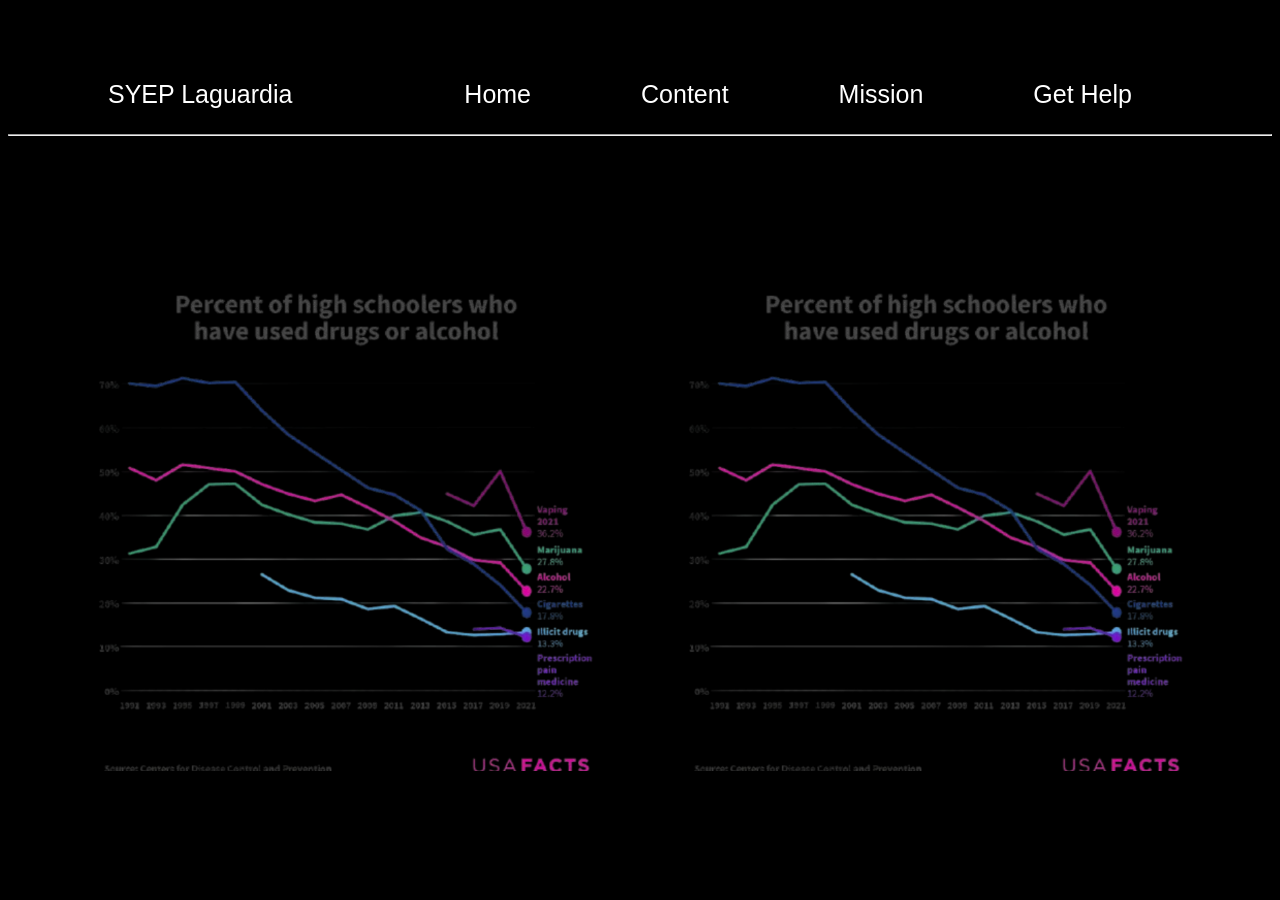
==== index.html @ 00574ac5 "first draft" ====
<!DOCTYPE html>
<html lang="en">
<head>
  <meta charset="UTF-8">
  <meta name="viewport" content="width=device-width, initial-scale=1.0">
  <link rel="stylesheet" href="styles.css">
  <title>Document</title>
</head>
<body>
  <nav>
    <li id="syep">SYEP Laguardia</li>
    <li>Home</li>
    <li>Content</li>
    <li>Mission</li>
    <li>Get Help</li>
  </nav>
  <hr>
  <div class="img">
  <img class="image" src="data.png">
  <img class="image" src="data.png">
  </div>
  
  
</body>
</html>
---- styles.css ----
body{
  color: white;
  background-color: black;
  font-size: 25px;
}

nav{
  display: flex;
  flex-direction: row;
  list-style-type: none;
  margin-top: 80px;
  padding-bottom: 15px;
  padding-right: 100px;
  padding-left: 100px;
  font-family: arial;
  gap: 70px;
}

#syep{
  margin-right: auto;
}

nav li:not(#syep){
  margin-right: 40px;

}

hr{
  margin-top: 10px; 
}


.img{
  display: flex; 
  justify-content: space-evenly;
  margin-top: 150px;
  width: auto;

}

.image{
  width: 40%;
  height: auto;

}
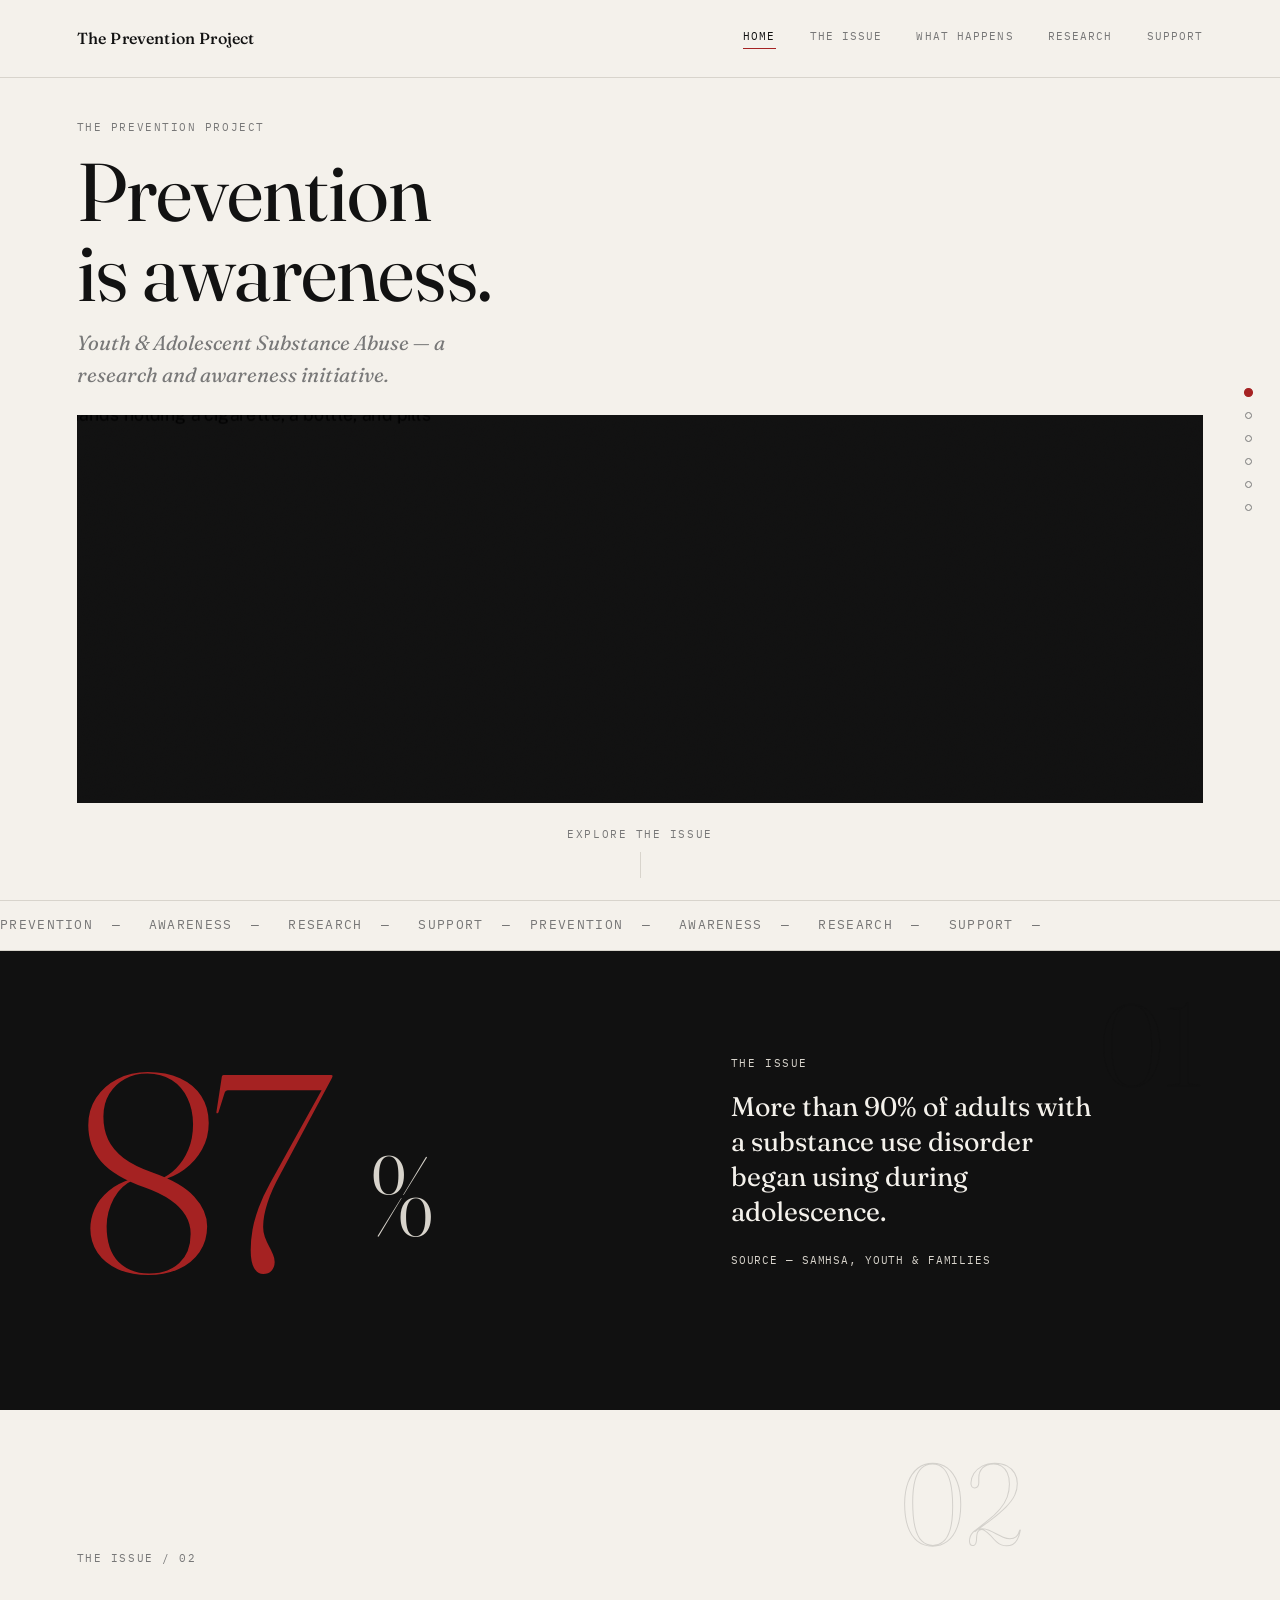
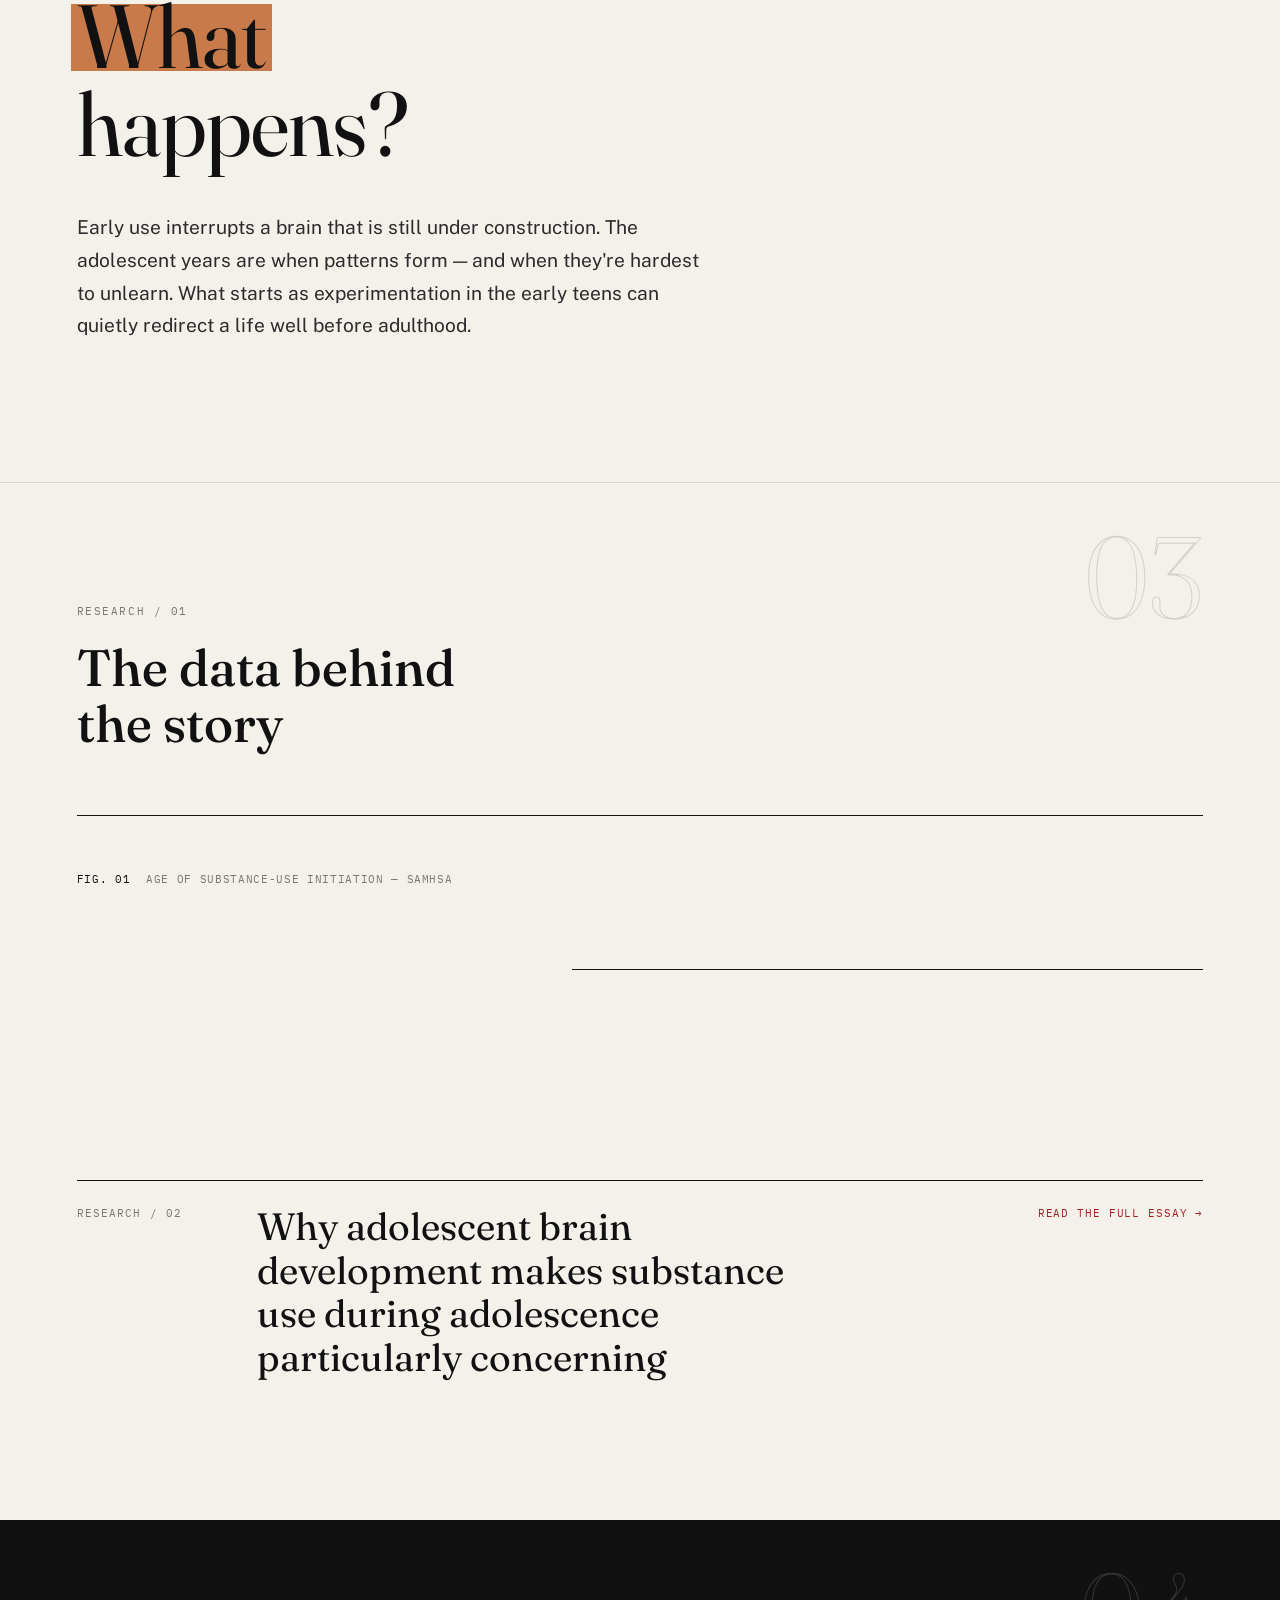
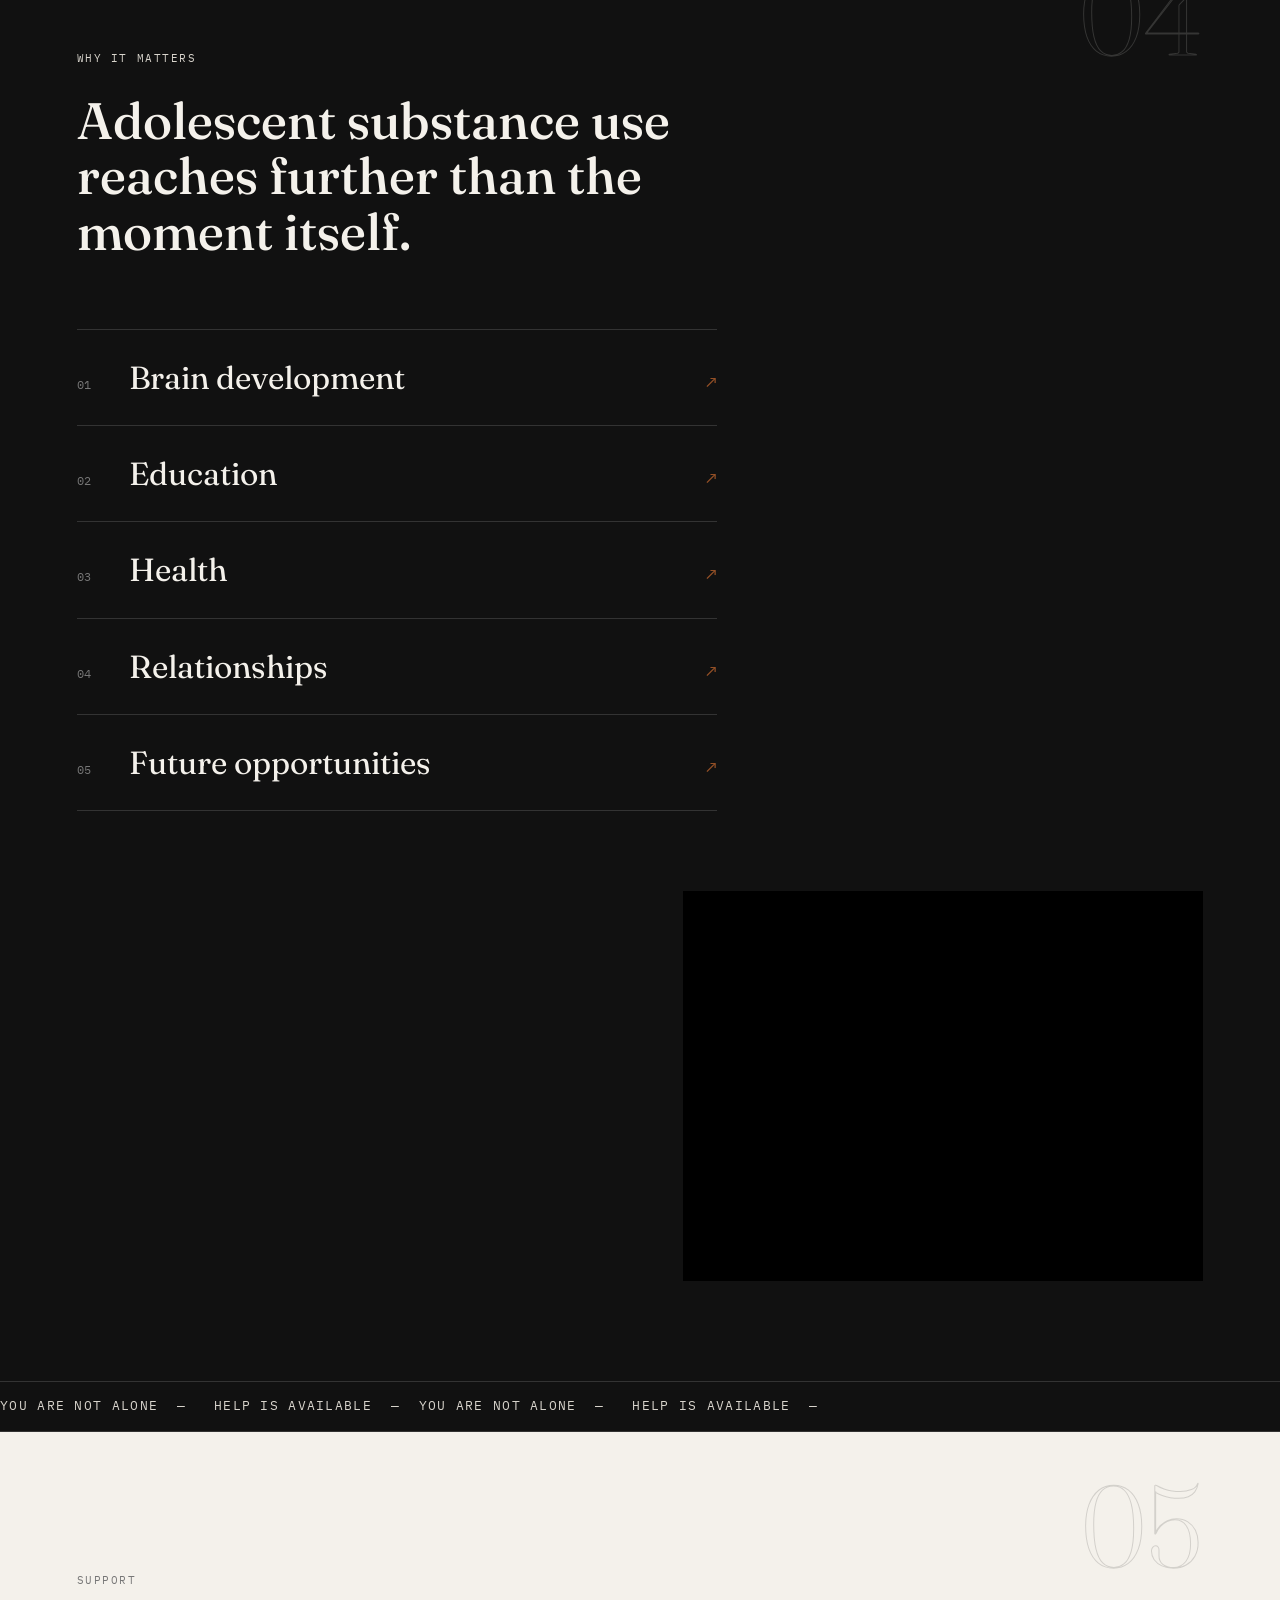
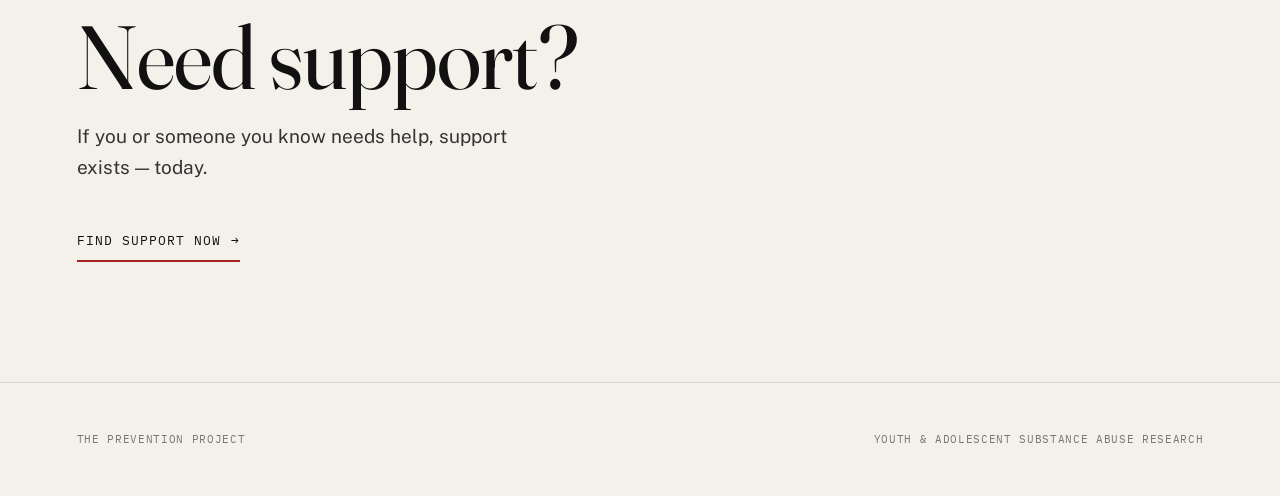
==== commit f3a03536: "home page" ====
--- a/index.html
+++ b/index.html
@@ -1,25 +1,858 @@
 <!DOCTYPE html>
 <html lang="en">
+
 <head>
   <meta charset="UTF-8">
   <meta name="viewport" content="width=device-width, initial-scale=1.0">
-  <link rel="stylesheet" href="styles.css">
-  <title>Document</title>
+
+  <title>The Prevention Project — Youth &amp; Adolescent Substance Abuse Awareness</title>
+
+  <meta
+    name="description"
+    content="Research and awareness on youth and adolescent substance abuse prevention."
+  >
+
+  <link rel="preconnect" href="https://fonts.googleapis.com">
+  <link rel="preconnect" href="https://fonts.gstatic.com" crossorigin>
+
+  <link
+    href="https://fonts.googleapis.com/css2?family=Fraunces:ital,opsz,wght@0,9..144,300;0,9..144,400;0,9..144,500;0,9..144,600;1,9..144,400&family=Public+Sans:wght@400;500;600&family=IBM+Plex+Mono:wght@400;500&display=swap"
+    rel="stylesheet"
+  >
+
+  <link rel="stylesheet" href="style.css">
 </head>
+
+
 <body>
-  <nav>
-    <li id="syep">SYEP Laguardia</li>
-    <li>Home</li>
-    <li>Content</li>
-    <li>Mission</li>
-    <li>Get Help</li>
+
+  <a class="skip-link" href="#main">
+    Skip to content
+  </a>
+
+  <div class="grain" aria-hidden="true"></div>
+
+  <div class="progress-bar" aria-hidden="true">
+    <div class="progress-fill" id="progressFill"></div>
+  </div>
+
+
+  <!-- =========================================================
+       DESKTOP DOT RAIL
+       ========================================================= -->
+
+  <nav class="rail" aria-label="Page sections">
+
+    <a
+      class="rail-dot active"
+      href="#top"
+      data-section="top"
+      aria-label="Home"
+    ></a>
+
+    <a
+      class="rail-dot"
+      href="#issue"
+      data-section="issue"
+      aria-label="The Issue"
+    ></a>
+
+    <a
+      class="rail-dot"
+      href="#happens"
+      data-section="happens"
+      aria-label="What Happens"
+    ></a>
+
+    <a
+      class="rail-dot"
+      href="#research"
+      data-section="research"
+      aria-label="Research"
+    ></a>
+
+    <a
+      class="rail-dot"
+      href="#why"
+      data-section="why"
+      aria-label="Why It Matters"
+    ></a>
+
+    <a
+      class="rail-dot"
+      href="#support"
+      data-section="support"
+      aria-label="Support"
+    ></a>
+
   </nav>
-  <hr>
-  <div class="img">
-  <img class="image" src="data.png">
-  <img class="image" src="data.png">
-  </div>
-  
-  
+
+
+  <!-- =========================================================
+       NAVIGATION
+       ========================================================= -->
+
+  <header class="navbar">
+
+    <a href="#top" class="nav-logo">
+      The Prevention Project
+    </a>
+
+    <button
+      class="nav-toggle"
+      aria-expanded="false"
+      aria-controls="nav-links"
+      aria-label="Toggle navigation"
+    >
+      Menu
+    </button>
+
+    <nav id="nav-links" class="nav-links">
+
+      <a
+        href="#top"
+        class="nav-link active"
+        data-section="top"
+      >
+        Home
+      </a>
+
+      <a
+        href="#issue"
+        class="nav-link"
+        data-section="issue"
+      >
+        The&nbsp;Issue
+      </a>
+
+      <a
+        href="#happens"
+        class="nav-link"
+        data-section="happens"
+      >
+        What&nbsp;Happens
+      </a>
+
+      <a
+        href="#research"
+        class="nav-link"
+        data-section="research"
+      >
+        Research
+      </a>
+
+      <a
+        href="#support"
+        class="nav-link"
+        data-section="support"
+      >
+        Support
+      </a>
+
+    </nav>
+
+  </header>
+
+
+  <main id="main">
+
+
+    <!-- =======================================================
+         HERO
+         ======================================================= -->
+
+    <section id="top" class="hero">
+
+      <div class="hero-head">
+
+        <p class="label reveal">
+          The Prevention Project
+        </p>
+
+        <h1
+          class="display-xl split"
+          aria-label="Prevention is awareness."
+        >
+
+          <span aria-hidden="true">
+
+            <span
+              class="word"
+              style="--i:0"
+            >
+              Prevention
+            </span>
+
+            <br>
+
+            <span
+              class="word"
+              style="--i:1"
+            >
+              is
+            </span>
+
+            <span
+              class="word"
+              style="--i:2"
+            >
+              awareness.
+            </span>
+
+          </span>
+
+        </h1>
+
+        <p class="lede reveal">
+          Youth &amp; Adolescent Substance Abuse —
+          a research and awareness initiative.
+        </p>
+
+      </div>
+
+
+      <figure class="hero-image parallax-fig">
+
+        <div class="img-clip">
+
+          <img
+            class="parallax-img"
+            src="https://pittplusme.org/ctsi/imagelibrary/getimage?FileName=female-holding-alcohol-pills-cigerettes-banner.jpg"
+            alt="Hands holding a cigarette, a bottle, and pills"
+            loading="eager"
+          >
+
+        </div>
+
+      </figure>
+
+
+      <a
+        href="#issue"
+        class="scroll-cue reveal"
+      >
+
+        <span>
+          Explore the issue
+        </span>
+
+        <span
+          class="scroll-cue-line"
+          aria-hidden="true"
+        ></span>
+
+      </a>
+
+    </section>
+
+
+    <!-- =======================================================
+         MARQUEE
+         ======================================================= -->
+
+    <div
+      class="marquee"
+      aria-hidden="true"
+    >
+
+      <div class="marquee-track">
+
+        <span>
+          PREVENTION&nbsp;&nbsp;—&nbsp;&nbsp;
+          AWARENESS&nbsp;&nbsp;—&nbsp;&nbsp;
+          RESEARCH&nbsp;&nbsp;—&nbsp;&nbsp;
+          SUPPORT&nbsp;&nbsp;—&nbsp;&nbsp;
+        </span>
+
+        <span>
+          PREVENTION&nbsp;&nbsp;—&nbsp;&nbsp;
+          AWARENESS&nbsp;&nbsp;—&nbsp;&nbsp;
+          RESEARCH&nbsp;&nbsp;—&nbsp;&nbsp;
+          SUPPORT&nbsp;&nbsp;—&nbsp;&nbsp;
+        </span>
+
+      </div>
+
+    </div>
+
+
+    <!-- =======================================================
+         THE ISSUE
+         ======================================================= -->
+
+    <section
+      id="issue"
+      class="issue"
+    >
+
+      <span
+        class="chapter-num"
+        aria-hidden="true"
+      >
+        01
+      </span>
+
+      <div class="issue-grid">
+
+        <p class="stat-num reveal-scale">
+
+          <span class="stat-red">
+
+            <span
+              class="count"
+              data-target="90"
+            >
+              0
+            </span>
+
+          </span>
+
+          <span class="stat-percent">
+            %
+          </span>
+
+        </p>
+
+
+        <div class="issue-copy reveal">
+
+          <p class="label label--on-dark">
+            The Issue
+          </p>
+
+          <p class="issue-text">
+            More than 90% of adults with a substance use disorder began using
+            during adolescence.
+          </p>
+
+          <p class="source">
+            Source — SAMHSA, Youth &amp; Families
+          </p>
+
+        </div>
+
+      </div>
+
+    </section>
+
+
+    <!-- =======================================================
+         WHAT HAPPENS
+         ======================================================= -->
+
+    <section
+      id="happens"
+      class="happens"
+    >
+
+      <span
+        class="chapter-num"
+        aria-hidden="true"
+      >
+        02
+      </span>
+
+
+      <p class="label reveal">
+        The Issue / 02
+      </p>
+
+
+      <h2
+        class="display-lg split"
+        aria-label="What happens?"
+      >
+
+        <span aria-hidden="true">
+
+          <span
+            class="word highlight"
+            style="--i:0"
+          >
+            What
+          </span>
+
+          <br>
+
+          <span
+            class="word"
+            style="--i:1"
+          >
+            happens?
+          </span>
+
+        </span>
+
+      </h2>
+
+
+      <p class="happens-text reveal">
+
+        Early use interrupts a brain that is still under construction.
+        The adolescent years are when patterns form — and when they're
+        hardest to unlearn.
+
+        What starts as experimentation in the early teens can quietly
+        redirect a life well before adulthood.
+
+      </p>
+
+    </section>
+
+
+    <!-- =======================================================
+         RESEARCH
+         ======================================================= -->
+
+    <section
+      id="research"
+      class="research"
+    >
+
+      <span
+        class="chapter-num"
+        aria-hidden="true"
+      >
+        03
+      </span>
+
+
+      <p class="label reveal">
+        Research / 01
+      </p>
+
+
+      <h2 class="display-md reveal">
+        The data behind<br>
+        the story
+      </h2>
+
+
+      <!-- =====================================================
+           FIGURE 01
+           ===================================================== -->
+
+      <figure
+        class="research-figure research-figure--lg"
+      >
+
+        <div class="img-clip research-image-wrap">
+
+          <img
+            src="https://www.samhsa.gov/data/sites/default/files/WebFiles_TEDS_SR142_AgeatInit_07-10-14/TEDS-SR142-AgeatInit-2014-fig1.jpg"
+            alt="SAMHSA figure showing age patterns of substance use initiation among treatment admissions"
+            loading="lazy"
+          >
+
+        </div>
+
+
+        <figcaption class="reveal">
+
+          <span>
+            Fig. 01
+          </span>
+
+          Age of substance-use initiation — SAMHSA
+
+        </figcaption>
+
+      </figure>
+
+
+      <!-- =====================================================
+           FIGURE 02
+           ===================================================== -->
+
+      <figure
+        class="research-figure research-figure--sm"
+      >
+
+        <div class="img-clip research-image-wrap">
+
+          <img
+            src="https://cdn.ncbi.nlm.nih.gov/pmc/blobs/7c82/3633650/aa886c35581a/nihms421988f1.jpg"
+            alt="Longitudinal research figure comparing adolescent substance-use trajectories following a family-based prevention intervention"
+            loading="lazy"
+          >
+
+        </div>
+
+
+        <figcaption class="reveal">
+
+          <span>
+            Fig. 02
+          </span>
+
+          Substance-use trajectories following prevention intervention
+
+        </figcaption>
+
+      </figure>
+
+
+      <!-- =====================================================
+           BRAIN DEVELOPMENT ESSAY
+           ===================================================== -->
+
+      <a
+        href="essay.html"
+        class="essay-link reveal"
+      >
+
+        <span class="essay-link-label">
+          Research / 02
+        </span>
+
+
+        <span class="essay-link-title">
+
+          Why adolescent brain development makes
+          substance use during adolescence
+          particularly concerning
+
+        </span>
+
+
+        <span class="essay-link-cta">
+
+          Read the full essay
+
+          <span aria-hidden="true">
+            →
+          </span>
+
+        </span>
+
+      </a>
+
+    </section>
+
+
+    <!-- =======================================================
+         WHY IT MATTERS
+         ======================================================= -->
+
+    <section
+      id="why"
+      class="why"
+    >
+
+      <span
+        class="chapter-num chapter-num--light"
+        aria-hidden="true"
+      >
+        04
+      </span>
+
+
+      <p class="label label--on-dark reveal">
+        Why it matters
+      </p>
+
+
+      <h2 class="display-md why-heading reveal">
+
+        Adolescent substance use reaches further
+        than the moment itself.
+
+      </h2>
+
+
+      <ul class="why-list">
+
+
+        <!-- BRAIN DEVELOPMENT -->
+
+        <li class="reveal">
+
+          <a
+            href="essay.html"
+            class="why-link"
+          >
+
+            <span class="why-index">
+              01
+            </span>
+
+            <span class="why-term">
+              Brain development
+            </span>
+
+            <span
+              class="why-arrow"
+              aria-hidden="true"
+            >
+              ↗
+            </span>
+
+          </a>
+
+        </li>
+
+
+        <!-- EDUCATION -->
+
+        <li class="reveal">
+
+          <a
+            href="education.html"
+            class="why-link"
+          >
+
+            <span class="why-index">
+              02
+            </span>
+
+            <span class="why-term">
+              Education
+            </span>
+
+            <span
+              class="why-arrow"
+              aria-hidden="true"
+            >
+              ↗
+            </span>
+
+          </a>
+
+        </li>
+
+
+        <!-- HEALTH -->
+
+        <li class="reveal">
+
+          <a
+            href="health.html"
+            class="why-link"
+          >
+
+            <span class="why-index">
+              03
+            </span>
+
+            <span class="why-term">
+              Health
+            </span>
+
+            <span
+              class="why-arrow"
+              aria-hidden="true"
+            >
+              ↗
+            </span>
+
+          </a>
+
+        </li>
+
+
+        <!-- RELATIONSHIPS -->
+
+        <li class="reveal">
+
+          <a
+            href="relationships.html"
+            class="why-link"
+          >
+
+            <span class="why-index">
+              04
+            </span>
+
+            <span class="why-term">
+              Relationships
+            </span>
+
+            <span
+              class="why-arrow"
+              aria-hidden="true"
+            >
+              ↗
+            </span>
+
+          </a>
+
+        </li>
+
+
+        <!-- FUTURE OPPORTUNITIES -->
+
+        <li class="reveal">
+
+          <a
+            href="future.html"
+            class="why-link"
+          >
+
+            <span class="why-index">
+              05
+            </span>
+
+            <span class="why-term">
+              Future opportunities
+            </span>
+
+            <span
+              class="why-arrow"
+              aria-hidden="true"
+            >
+              ↗
+            </span>
+
+          </a>
+
+        </li>
+
+      </ul>
+
+
+      <figure class="why-image parallax-fig">
+
+        <div class="img-clip">
+
+          <img
+            class="parallax-img"
+            src="https://www.whiterivermanor.com/wp-content/uploads/Is-drug-addiction-a-mental-health-illness.jpeg"
+            alt="A photograph representing mental health and addiction"
+            loading="lazy"
+          >
+
+        </div>
+
+      </figure>
+
+    </section>
+
+
+    <!-- =======================================================
+         SUPPORT MARQUEE
+         ======================================================= -->
+
+    <div
+      class="marquee marquee--reverse"
+      aria-hidden="true"
+    >
+
+      <div class="marquee-track">
+
+        <span>
+          YOU ARE NOT ALONE&nbsp;&nbsp;—&nbsp;&nbsp;
+          HELP IS AVAILABLE&nbsp;&nbsp;—&nbsp;&nbsp;
+        </span>
+
+        <span>
+          YOU ARE NOT ALONE&nbsp;&nbsp;—&nbsp;&nbsp;
+          HELP IS AVAILABLE&nbsp;&nbsp;—&nbsp;&nbsp;
+        </span>
+
+      </div>
+
+    </div>
+
+
+    <!-- =======================================================
+         SUPPORT
+         ======================================================= -->
+
+    <section
+      id="support"
+      class="support"
+    >
+
+      <span
+        class="chapter-num"
+        aria-hidden="true"
+      >
+        05
+      </span>
+
+
+      <p class="label reveal">
+        Support
+      </p>
+
+
+      <h2
+        class="display-lg split"
+        aria-label="Need support?"
+      >
+
+        <span aria-hidden="true">
+
+          <span
+            class="word"
+            style="--i:0"
+          >
+            Need
+          </span>
+
+          <span
+            class="word"
+            style="--i:1"
+          >
+            support?
+          </span>
+
+        </span>
+
+      </h2>
+
+
+      <p class="support-text reveal">
+
+        If you or someone you know needs help,
+        support exists — today.
+
+      </p>
+
+
+      <a
+        class="cta reveal"
+        id="ctaButton"
+        href="https://www.samhsa.gov/find-help/national-helpline"
+        target="_blank"
+        rel="noopener noreferrer"
+      >
+
+        <span class="cta-inner">
+
+          Find support now
+
+          <span aria-hidden="true">
+            →
+          </span>
+
+        </span>
+
+      </a>
+
+    </section>
+
+  </main>
+
+
+  <!-- =========================================================
+       FOOTER
+       ========================================================= -->
+
+  <footer class="site-footer">
+
+    <p>
+      The Prevention Project
+    </p>
+
+    <p>
+      Youth &amp; Adolescent Substance Abuse Research
+    </p>
+
+  </footer>
+
+
+  <script src="script.js"></script>
+
 </body>
-</html>+</html>
--- a/style.css
+++ b/style.css
@@ -0,0 +1,1794 @@
+/* =========================================================
+   THE PREVENTION PROJECT
+   SHARED STYLES
+   ========================================================= */
+
+
+/* =========================================================
+   TOKENS
+   ========================================================= */
+
+:root{
+  --black:#111111;
+  --paper:#F4F1EB;
+  --gray:#777777;
+  --gray-light:#D8D4CC;
+  --red:#A52222;
+  --orange:#C1662E;
+
+  --font-display:"Fraunces", serif;
+  --font-body:"Public Sans", sans-serif;
+  --font-mono:"IBM Plex Mono", monospace;
+
+  --edge:6vw;
+
+  --ease:cubic-bezier(0.16,1,0.3,1);
+  --ease-soft:cubic-bezier(0.25,0.46,0.45,0.94);
+
+  --nav-h:78px;
+}
+
+@media(max-width:900px){
+  :root{
+    --edge:7vw;
+  }
+}
+
+@media(max-width:760px){
+  :root{
+    --nav-h:66px;
+  }
+}
+
+@media(max-width:560px){
+  :root{
+    --edge:6vw;
+  }
+}
+
+
+/* =========================================================
+   RESET
+   ========================================================= */
+
+*{
+  margin:0;
+  padding:0;
+  box-sizing:border-box;
+}
+
+html{
+  scroll-behavior:smooth;
+}
+
+body{
+  background:var(--paper);
+  color:var(--black);
+  font-family:var(--font-body);
+  font-size:17px;
+  line-height:1.6;
+  -webkit-font-smoothing:antialiased;
+}
+
+img{
+  max-width:100%;
+  display:block;
+}
+
+a{
+  color:inherit;
+}
+
+ul{
+  list-style:none;
+}
+
+button{
+  font:inherit;
+}
+
+
+/* =========================================================
+   ACCESSIBILITY
+   ========================================================= */
+
+.skip-link{
+  position:absolute;
+  left:-999px;
+  top:0;
+
+  background:var(--black);
+  color:var(--paper);
+
+  padding:12px 20px;
+
+  z-index:200;
+}
+
+.skip-link:focus{
+  left:16px;
+  top:16px;
+}
+
+
+/* =========================================================
+   FILM GRAIN
+   ========================================================= */
+
+.grain{
+  position:fixed;
+  inset:0;
+
+  z-index:50;
+  pointer-events:none;
+
+  opacity:.035;
+  mix-blend-mode:overlay;
+
+  background-image:url(
+    "data:image/svg+xml;utf8,<svg xmlns='http://www.w3.org/2000/svg' width='120' height='120'><filter id='n'><feTurbulence type='fractalNoise' baseFrequency='0.9' numOctaves='2' stitchTiles='stitch'/></filter><rect width='100%25' height='100%25' filter='url(%23n)'/></svg>"
+  );
+}
+
+
+/* =========================================================
+   SCROLL PROGRESS
+   ========================================================= */
+
+.progress-bar{
+  position:fixed;
+  top:0;
+  left:0;
+  right:0;
+
+  height:2px;
+  z-index:100;
+}
+
+.progress-fill{
+  height:100%;
+  width:100%;
+
+  background:var(--red);
+
+  transform:scaleX(0);
+  transform-origin:left;
+
+  will-change:transform;
+}
+
+
+/* =========================================================
+   DESKTOP DOT RAIL
+   ========================================================= */
+
+.rail{
+  position:fixed;
+  right:28px;
+  top:50%;
+
+  transform:translateY(-50%);
+
+  z-index:40;
+
+  display:flex;
+  flex-direction:column;
+  gap:16px;
+}
+
+.rail-dot{
+  width:7px;
+  height:7px;
+
+  border-radius:50%;
+
+  border:1px solid var(--gray);
+  background:transparent;
+
+  transition:
+    background .3s var(--ease),
+    border-color .3s var(--ease),
+    transform .3s var(--ease);
+}
+
+.rail-dot:hover{
+  transform:scale(1.3);
+}
+
+.rail-dot.active{
+  background:var(--red);
+  border-color:var(--red);
+  transform:scale(1.3);
+}
+
+@media(max-width:1100px){
+  .rail{
+    display:none;
+  }
+}
+
+
+/* =========================================================
+   REVEAL ANIMATIONS
+   ========================================================= */
+
+.reveal{
+  opacity:1;
+  transform:none;
+
+  transition:
+    opacity .8s var(--ease),
+    transform .8s var(--ease);
+}
+
+.reveal.hide{
+  opacity:0;
+  transform:translateY(26px);
+}
+
+.reveal-scale{
+  opacity:1;
+  transform:none;
+
+  transition:
+    opacity 1s var(--ease),
+    transform 1s var(--ease);
+}
+
+.reveal-scale.hide{
+  opacity:0;
+  transform:scale(.92);
+}
+
+
+/* =========================================================
+   WORD-BY-WORD HEADLINE
+   ========================================================= */
+
+.split .word{
+  display:inline-block;
+
+  opacity:1;
+  transform:translateY(0);
+
+  transition:
+    opacity .7s var(--ease),
+    transform .9s var(--ease);
+
+  transition-delay:
+    calc(var(--i,0) * 90ms);
+}
+
+.split.hide .word{
+  opacity:0;
+  transform:translateY(.5em);
+}
+
+
+/* =========================================================
+   IMAGE REVEAL
+   ========================================================= */
+
+.img-clip{
+  overflow:hidden;
+
+  clip-path:inset(0 0 0 0);
+
+  transition:
+    clip-path 1.1s var(--ease);
+}
+
+.img-clip img{
+  transition:
+    transform 1.4s var(--ease);
+}
+
+.img-clip.hide{
+  clip-path:inset(0 0 0 100%);
+}
+
+.img-clip.hide img{
+  transform:scale(1.15);
+}
+
+
+/* =========================================================
+   REDUCED MOTION
+   ========================================================= */
+
+@media(prefers-reduced-motion:reduce){
+
+  html{
+    scroll-behavior:auto;
+  }
+
+  .reveal,
+  .reveal-scale,
+  .split .word,
+  .img-clip,
+  .img-clip img{
+    transition:none !important;
+  }
+
+  .reveal.hide,
+  .reveal-scale.hide,
+  .split.hide .word{
+    opacity:1;
+    transform:none;
+  }
+
+  .img-clip.hide{
+    clip-path:inset(0);
+  }
+
+  .img-clip.hide img{
+    transform:none;
+  }
+
+  .marquee-track{
+    animation:none !important;
+  }
+
+  .scroll-cue-line::after{
+    animation:none;
+    top:0;
+  }
+}
+
+
+/* =========================================================
+   TYPOGRAPHY
+   ========================================================= */
+
+.label{
+  font-family:var(--font-mono);
+  font-size:11px;
+
+  letter-spacing:.14em;
+  text-transform:uppercase;
+
+  color:var(--gray);
+}
+
+.label--on-dark{
+  color:var(--gray-light);
+}
+
+.display-xl{
+  font-family:var(--font-display);
+  font-weight:400;
+
+  font-size:clamp(52px,9vw,128px);
+
+  line-height:.98;
+  letter-spacing:-.01em;
+}
+
+.display-lg{
+  font-family:var(--font-display);
+  font-weight:400;
+
+  font-size:clamp(44px,7vw,96px);
+
+  line-height:.98;
+  letter-spacing:-.01em;
+}
+
+.display-md{
+  font-family:var(--font-display);
+  font-weight:500;
+
+  font-size:clamp(30px,4vw,52px);
+
+  line-height:1.08;
+}
+
+.lede{
+  font-family:var(--font-display);
+  font-style:italic;
+  font-weight:400;
+
+  font-size:clamp(17px,1.6vw,21px);
+
+  color:var(--gray);
+
+  max-width:32ch;
+}
+
+
+/* =========================================================
+   NAVBAR
+   ========================================================= */
+
+.navbar{
+  position:sticky;
+  top:0;
+
+  z-index:60;
+
+  display:flex;
+  justify-content:space-between;
+  align-items:center;
+
+  height:var(--nav-h);
+
+  padding:0 var(--edge);
+
+  background:rgba(244,241,235,.9);
+
+  backdrop-filter:blur(6px);
+
+  border-bottom:1px solid var(--gray-light);
+}
+
+.nav-logo{
+  font-family:var(--font-display);
+
+  font-size:16px;
+  font-weight:500;
+
+  text-decoration:none;
+
+  letter-spacing:.01em;
+
+  transition:
+    letter-spacing .3s var(--ease);
+}
+
+.nav-logo:hover{
+  letter-spacing:.03em;
+}
+
+.nav-links{
+  display:flex;
+  gap:34px;
+}
+
+.nav-link{
+  font-family:var(--font-mono);
+
+  font-size:11px;
+
+  letter-spacing:.1em;
+
+  text-transform:uppercase;
+
+  text-decoration:none;
+
+  color:var(--gray);
+
+  position:relative;
+
+  padding-bottom:3px;
+}
+
+.nav-link::after{
+  content:"";
+
+  position:absolute;
+
+  left:0;
+  bottom:0;
+
+  height:1px;
+  width:0;
+
+  background:var(--red);
+
+  transition:
+    width .3s var(--ease);
+}
+
+.nav-link:hover,
+.nav-link.active{
+  color:var(--black);
+}
+
+.nav-link:hover::after,
+.nav-link.active::after{
+  width:100%;
+}
+
+.nav-toggle{
+  display:none;
+
+  font-family:var(--font-mono);
+
+  font-size:11px;
+
+  letter-spacing:.1em;
+  text-transform:uppercase;
+
+  background:none;
+
+  border:1px solid var(--black);
+
+  padding:8px 14px;
+
+  cursor:pointer;
+}
+
+@media(max-width:760px){
+
+  .nav-toggle{
+    display:block;
+  }
+
+  .nav-links{
+    position:absolute;
+
+    top:100%;
+    left:0;
+    right:0;
+
+    background:var(--paper);
+
+    border-bottom:1px solid var(--gray-light);
+
+    flex-direction:column;
+
+    gap:0;
+
+    max-height:0;
+
+    overflow:hidden;
+
+    transition:
+      max-height .3s var(--ease);
+  }
+
+  .nav-links.open{
+    max-height:320px;
+  }
+
+  .nav-link{
+    padding:16px var(--edge);
+
+    width:100%;
+
+    border-bottom:1px solid var(--gray-light);
+  }
+}
+
+
+/* =========================================================
+   CHAPTER NUMBERS
+   ========================================================= */
+
+section{
+  position:relative;
+}
+
+.chapter-num{
+  position:absolute;
+
+  top:36px;
+  right:var(--edge);
+
+  font-family:var(--font-display);
+
+  font-size:clamp(60px,9vw,160px);
+
+  font-weight:300;
+
+  color:transparent;
+
+  -webkit-text-stroke:
+    1px rgba(17,17,17,.14);
+
+  line-height:1;
+
+  z-index:0;
+
+  pointer-events:none;
+  user-select:none;
+}
+
+.chapter-num--light{
+  -webkit-text-stroke:
+    1px rgba(244,241,235,.16);
+}
+
+@media(max-width:700px){
+
+  .chapter-num{
+    font-size:70px;
+    top:20px;
+  }
+
+}
+
+
+/* =========================================================
+   HERO
+   ========================================================= */
+
+.hero{
+  height:calc(100svh - var(--nav-h));
+
+  min-height:
+    calc(100svh - var(--nav-h));
+
+  display:flex;
+  flex-direction:column;
+
+  padding:
+    4.5vh
+    var(--edge)
+    2.5vh;
+
+  gap:2.5vh;
+
+  overflow:hidden;
+}
+
+.hero-head{
+  flex:0 0 auto;
+
+  max-width:900px;
+
+  position:relative;
+  z-index:1;
+}
+
+.hero-head .label{
+  margin-bottom:16px;
+}
+
+.hero-head .display-xl{
+  margin-bottom:14px;
+
+  font-size:
+    clamp(32px,6.4vw,96px);
+}
+
+.hero-image{
+  flex:1 1 auto;
+
+  min-height:0;
+
+  width:100%;
+
+  background:var(--black);
+
+  overflow:hidden;
+}
+
+.hero-image .img-clip{
+  width:100%;
+  height:100%;
+}
+
+.hero-image img{
+  width:100%;
+  height:100%;
+
+  object-fit:cover;
+
+  object-position:center 30%;
+
+  filter:
+    grayscale(1)
+    contrast(1.15);
+}
+
+.scroll-cue{
+  flex:0 0 auto;
+
+  display:flex;
+  flex-direction:column;
+
+  align-items:center;
+
+  gap:8px;
+
+  width:fit-content;
+
+  margin:0 auto;
+
+  text-decoration:none;
+
+  font-family:var(--font-mono);
+
+  font-size:11px;
+
+  letter-spacing:.14em;
+
+  text-transform:uppercase;
+
+  color:var(--gray);
+}
+
+.scroll-cue-line{
+  width:1px;
+  height:26px;
+
+  background:var(--gray-light);
+
+  overflow:hidden;
+
+  position:relative;
+}
+
+.scroll-cue-line::after{
+  content:"";
+
+  position:absolute;
+
+  top:-100%;
+  left:0;
+
+  width:100%;
+  height:100%;
+
+  background:var(--red);
+
+  animation:
+    cueDrop 1.8s ease-in-out infinite;
+}
+
+@keyframes cueDrop{
+
+  0%{
+    top:-100%;
+  }
+
+  60%{
+    top:100%;
+  }
+
+  100%{
+    top:100%;
+  }
+}
+
+@media(max-height:560px){
+
+  .hero{
+    height:auto;
+
+    min-height:
+      calc(100svh - var(--nav-h));
+  }
+
+  .hero-image{
+    flex:
+      1 1 240px;
+
+    min-height:240px;
+  }
+
+  .scroll-cue{
+    display:none;
+  }
+}
+
+
+/* =========================================================
+   MARQUEE
+   ========================================================= */
+
+.marquee{
+  overflow:hidden;
+
+  border-top:1px solid var(--gray-light);
+  border-bottom:1px solid var(--gray-light);
+
+  background:var(--paper);
+
+  padding:14px 0;
+}
+
+.marquee--reverse{
+  background:var(--black);
+  border-color:#333;
+}
+
+.marquee-track{
+  display:flex;
+
+  width:max-content;
+
+  animation:
+    marqueeScroll 26s linear infinite;
+}
+
+.marquee--reverse .marquee-track{
+  animation-direction:reverse;
+  animation-duration:22s;
+}
+
+.marquee-track span{
+  font-family:var(--font-mono);
+
+  font-size:13px;
+
+  letter-spacing:.1em;
+
+  color:var(--gray);
+
+  white-space:nowrap;
+}
+
+.marquee--reverse .marquee-track span{
+  color:var(--gray-light);
+}
+
+@keyframes marqueeScroll{
+
+  from{
+    transform:translateX(0);
+  }
+
+  to{
+    transform:translateX(-50%);
+  }
+}
+
+.marquee:hover .marquee-track{
+  animation-play-state:paused;
+}
+
+
+/* =========================================================
+   ISSUE
+   ========================================================= */
+
+.issue{
+  background:var(--black);
+
+  color:var(--paper);
+
+  padding:
+    100px
+    var(--edge)
+    120px;
+
+  overflow:hidden;
+}
+
+.issue-grid{
+  display:grid;
+
+  grid-template-columns:
+    1.3fr 1fr;
+
+  align-items:end;
+
+  gap:40px;
+
+  position:relative;
+
+  z-index:1;
+}
+
+.stat-num{
+  font-family:var(--font-display);
+
+  font-weight:300;
+
+  font-size:
+    clamp(140px,22vw,320px);
+
+  line-height:.85;
+
+  letter-spacing:-.02em;
+}
+
+.stat-red{
+  color:var(--red);
+}
+
+.stat-percent{
+  font-size:.4em;
+
+  vertical-align:.32em;
+
+  color:var(--gray-light);
+}
+
+.issue-copy{
+  max-width:36ch;
+
+  padding-bottom:1.2em;
+}
+
+.issue-copy .label{
+  margin-bottom:18px;
+}
+
+.issue-text{
+  font-family:var(--font-display);
+
+  font-size:
+    clamp(20px,2.1vw,28px);
+
+  line-height:1.3;
+
+  color:var(--paper);
+
+  margin-bottom:22px;
+}
+
+.source{
+  font-family:var(--font-mono);
+
+  font-size:11px;
+
+  letter-spacing:.08em;
+
+  text-transform:uppercase;
+
+  color:var(--gray-light);
+}
+
+@media(max-width:760px){
+
+  .issue-grid{
+    grid-template-columns:1fr;
+  }
+
+  .stat-num{
+    font-size:
+      clamp(110px,34vw,220px);
+  }
+}
+
+
+/* =========================================================
+   WHAT HAPPENS
+   ========================================================= */
+
+.happens{
+  padding:
+    140px
+    var(--edge);
+
+  max-width:1100px;
+}
+
+.happens .label{
+  margin-bottom:24px;
+
+  position:relative;
+  z-index:1;
+}
+
+.happens .display-lg{
+  margin-bottom:44px;
+
+  position:relative;
+  z-index:1;
+}
+
+.highlight{
+  position:relative;
+
+  display:inline-block;
+}
+
+.highlight::before{
+  content:"";
+
+  position:absolute;
+
+  left:-.06em;
+  right:-.06em;
+
+  top:.14em;
+  bottom:.1em;
+
+  background:var(--orange);
+
+  z-index:-1;
+
+  opacity:.85;
+}
+
+.happens-text{
+  font-size:
+    clamp(17px,1.5vw,20px);
+
+  line-height:1.7;
+
+  max-width:52ch;
+
+  color:#2b2b2b;
+
+  position:relative;
+  z-index:1;
+}
+
+
+/* =========================================================
+   RESEARCH
+   ========================================================= */
+
+.research{
+  padding:
+    120px
+    var(--edge)
+    140px;
+
+  border-top:
+    1px solid var(--gray-light);
+}
+
+.research .label{
+  margin-bottom:20px;
+
+  position:relative;
+  z-index:1;
+}
+
+.research .display-md{
+  margin-bottom:64px;
+
+  position:relative;
+  z-index:1;
+}
+
+
+/* ---------------------------------------------------------
+   FIGURE
+   --------------------------------------------------------- */
+
+.research-figure{
+  border-top:
+    1px solid var(--black);
+
+  padding-top:14px;
+
+  position:relative;
+
+  z-index:1;
+}
+
+
+/*
+  CRITICAL RESPONSIVE IMAGE FIX:
+
+  The graphs use width:100% + height:auto.
+  This prevents them from being cropped on wide screens.
+*/
+
+.research-image-wrap{
+  width:100%;
+  height:auto;
+
+  overflow:hidden;
+
+  background:#E9E5DC;
+}
+
+.research-image-wrap img{
+  display:block;
+
+  width:100%;
+  max-width:100%;
+
+  height:auto;
+
+  object-fit:contain;
+  object-position:center;
+
+  transform-origin:center center;
+
+  filter:
+    grayscale(.25)
+    contrast(1.05);
+}
+
+
+/* LARGE FIGURE */
+
+.research-figure--lg{
+  width:100%;
+
+  margin-bottom:80px;
+}
+
+
+/* SMALL ASYMMETRIC FIGURE */
+
+.research-figure--sm{
+  width:56%;
+
+  margin-left:auto;
+}
+
+
+/* CAPTIONS */
+
+.research-figure figcaption{
+  margin-top:14px;
+
+  font-family:var(--font-mono);
+
+  font-size:11px;
+
+  letter-spacing:.06em;
+
+  text-transform:uppercase;
+
+  color:var(--gray);
+}
+
+.research-figure figcaption span{
+  color:var(--black);
+
+  margin-right:8px;
+}
+
+
+/* RESPONSIVE */
+
+@media(max-width:1000px){
+
+  .research-figure--sm{
+    width:70%;
+  }
+
+}
+
+@media(max-width:760px){
+
+  .research-figure--lg,
+  .research-figure--sm{
+    width:100%;
+  }
+
+  .research-image-wrap{
+    width:100%;
+  }
+
+  .research-image-wrap img{
+    width:100%;
+    max-width:100%;
+    height:auto;
+  }
+
+}
+
+
+/* =========================================================
+   ESSAY LINK
+   ========================================================= */
+
+.essay-link{
+  display:grid;
+
+  grid-template-columns:
+    150px 1fr auto;
+
+  align-items:start;
+
+  gap:30px;
+
+  margin-top:110px;
+
+  padding-top:24px;
+
+  border-top:
+    1px solid var(--black);
+
+  text-decoration:none;
+}
+
+.essay-link-label{
+  font-family:var(--font-mono);
+
+  font-size:11px;
+
+  letter-spacing:.1em;
+
+  text-transform:uppercase;
+
+  color:var(--gray);
+}
+
+.essay-link-title{
+  font-family:var(--font-display);
+
+  font-size:
+    clamp(22px,3vw,38px);
+
+  line-height:1.15;
+
+  max-width:24ch;
+}
+
+.essay-link-cta{
+  font-family:var(--font-mono);
+
+  font-size:11px;
+
+  letter-spacing:.08em;
+
+  text-transform:uppercase;
+
+  white-space:nowrap;
+
+  color:var(--red);
+
+  transition:
+    transform .3s var(--ease);
+}
+
+.essay-link:hover .essay-link-cta{
+  transform:translateX(8px);
+}
+
+@media(max-width:760px){
+
+  .essay-link{
+    grid-template-columns:1fr;
+
+    gap:14px;
+  }
+
+}
+
+
+/* =========================================================
+   WHY IT MATTERS
+   ========================================================= */
+
+.why{
+  background:var(--black);
+
+  color:var(--paper);
+
+  padding:
+    130px
+    var(--edge)
+    100px;
+
+  overflow:hidden;
+}
+
+.why .label{
+  margin-bottom:26px;
+
+  position:relative;
+  z-index:1;
+}
+
+.why-heading{
+  max-width:20ch;
+
+  color:var(--paper);
+
+  margin-bottom:70px;
+
+  position:relative;
+  z-index:1;
+}
+
+.why-list{
+  border-top:1px solid #333;
+
+  max-width:640px;
+
+  margin-bottom:80px;
+
+  position:relative;
+  z-index:1;
+}
+
+.why-list li{
+  display:block;
+
+  padding:0;
+}
+
+.why-link{
+  display:flex;
+
+  align-items:baseline;
+
+  gap:28px;
+
+  width:100%;
+
+  padding:22px 0;
+
+  color:var(--paper);
+
+  text-decoration:none;
+
+  font-family:var(--font-display);
+
+  font-size:
+    clamp(22px,3vw,32px);
+
+  border-bottom:1px solid #333;
+
+  transition:
+    padding-left .4s var(--ease),
+    color .4s var(--ease);
+}
+
+.why-link:hover,
+.why-link:focus-visible{
+  padding-left:14px;
+
+  color:var(--orange);
+}
+
+.why-index{
+  font-family:var(--font-mono);
+
+  font-size:12px;
+
+  color:var(--gray);
+
+  min-width:24px;
+}
+
+.why-term{
+  flex:1;
+}
+
+.why-arrow{
+  font-family:var(--font-mono);
+
+  font-size:18px;
+
+  color:var(--orange);
+
+  opacity:.75;
+
+  transition:
+    opacity .3s var(--ease),
+    transform .3s var(--ease);
+}
+
+.why-link:hover .why-arrow,
+.why-link:focus-visible .why-arrow{
+  opacity:1;
+
+  transform:
+    translate(4px,-4px);
+}
+
+
+/* =========================================================
+   WHY IMAGE
+   ========================================================= */
+
+.why-image{
+  width:min(520px,100%);
+
+  aspect-ratio:4 / 3;
+
+  margin-left:auto;
+
+  background:#000;
+
+  position:relative;
+
+  z-index:1;
+
+  overflow:hidden;
+}
+
+.why-image .img-clip{
+  width:100%;
+  height:100%;
+}
+
+.why-image img{
+  width:100%;
+  height:100%;
+
+  object-fit:cover;
+
+  object-position:center;
+
+  filter:
+    grayscale(1)
+    contrast(1.1);
+}
+
+
+/* =========================================================
+   SUPPORT
+   ========================================================= */
+
+.support{
+  padding:
+    140px
+    var(--edge)
+    120px;
+
+  text-align:left;
+}
+
+.support .label{
+  margin-bottom:24px;
+}
+
+.support .display-lg{
+  margin-bottom:20px;
+}
+
+.support-text{
+  font-size:19px;
+
+  color:#333;
+
+  max-width:40ch;
+
+  margin-bottom:44px;
+}
+
+.cta{
+  display:inline-block;
+
+  position:relative;
+  z-index:1;
+
+  text-decoration:none;
+
+  color:var(--black);
+}
+
+.cta-inner{
+  display:inline-flex;
+
+  align-items:center;
+
+  gap:10px;
+
+  font-family:var(--font-mono);
+
+  font-size:13px;
+
+  letter-spacing:.08em;
+
+  text-transform:uppercase;
+
+  border-bottom:
+    2px solid var(--red);
+
+  padding-bottom:8px;
+
+  transition:
+    gap .3s var(--ease),
+    color .3s var(--ease);
+}
+
+.cta:hover .cta-inner{
+  gap:16px;
+
+  color:var(--red);
+}
+
+
+/* =========================================================
+   ARTICLE PAGES
+   ========================================================= */
+
+.article{
+  width:
+    min(
+      1000px,
+      calc(100% - 2 * var(--edge))
+    );
+
+  margin:0 auto;
+
+  padding:
+    110px
+    0
+    140px;
+}
+
+.article > .label{
+  margin-bottom:28px;
+}
+
+.article-title{
+  font-family:var(--font-display);
+
+  font-weight:400;
+
+  font-size:
+    clamp(48px,7vw,92px);
+
+  line-height:1.02;
+
+  letter-spacing:-.02em;
+
+  max-width:950px;
+
+  margin-bottom:30px;
+}
+
+.article-byline{
+  font-family:var(--font-mono);
+
+  text-transform:uppercase;
+
+  letter-spacing:.1em;
+
+  font-size:11px;
+
+  color:var(--gray);
+
+  padding-bottom:60px;
+
+  border-bottom:
+    1px solid var(--gray-light);
+}
+
+.article-body-copy{
+  width:min(760px,100%);
+
+  margin:80px auto 0;
+}
+
+.article-body-copy h2{
+  font-family:var(--font-display);
+
+  font-weight:500;
+
+  font-size:
+    clamp(30px,4vw,48px);
+
+  line-height:1.1;
+
+  margin-top:75px;
+
+  margin-bottom:25px;
+
+  letter-spacing:-.01em;
+}
+
+.article-body-copy p{
+  font-family:var(--font-body);
+
+  font-size:18px;
+
+  line-height:1.85;
+
+  color:#292929;
+
+  margin-bottom:28px;
+}
+
+.article-body-copy .lede-p{
+  font-family:var(--font-display);
+
+  font-size:
+    clamp(21px,2.2vw,28px);
+
+  line-height:1.55;
+
+  color:var(--black);
+
+  margin-bottom:80px;
+}
+
+
+/* =========================================================
+   ESSAY SECTION
+   ========================================================= */
+
+.essay-section{
+  position:relative;
+
+  margin-bottom:90px;
+
+  padding-bottom:90px;
+
+  border-bottom:
+    1px solid var(--gray-light);
+}
+
+.essay-section:last-child{
+  border-bottom:none;
+}
+
+.section-number{
+  font-family:var(--font-mono)!important;
+
+  font-size:11px!important;
+
+  letter-spacing:.12em;
+
+  text-transform:uppercase;
+
+  color:var(--red)!important;
+
+  margin-bottom:16px!important;
+}
+
+
+/* =========================================================
+   REFERENCES
+   ========================================================= */
+
+.references{
+  margin-top:100px;
+
+  padding-top:35px;
+
+  border-top:
+    1px solid var(--black);
+}
+
+.references .label{
+  margin-bottom:28px;
+}
+
+.references ol{
+  padding-left:25px;
+}
+
+.references li{
+  padding-left:10px;
+
+  margin-bottom:18px;
+
+  font-family:var(--font-body);
+
+  font-size:14px;
+
+  line-height:1.65;
+
+  color:#444;
+}
+
+.references a{
+  color:var(--red);
+
+  word-break:break-word;
+}
+
+
+/* =========================================================
+   ARTICLE BACK LINK
+   ========================================================= */
+
+.back-link{
+  color:var(--black);
+}
+
+.back-link::after{
+  display:none;
+}
+
+.back-link:hover{
+  color:var(--red);
+}
+
+
+/* =========================================================
+   FOOTER
+   ========================================================= */
+
+.site-footer{
+  padding:
+    48px
+    var(--edge);
+
+  border-top:
+    1px solid var(--gray-light);
+
+  font-family:var(--font-mono);
+
+  font-size:11px;
+
+  letter-spacing:.06em;
+
+  text-transform:uppercase;
+
+  color:var(--gray);
+
+  display:flex;
+
+  justify-content:space-between;
+
+  flex-wrap:wrap;
+
+  gap:8px;
+}
+
+
+/* =========================================================
+   FOCUS STATES
+   ========================================================= */
+
+a:focus-visible,
+.nav-toggle:focus-visible{
+  outline:
+    2px solid var(--red);
+
+  outline-offset:3px;
+}
+
+
+/* =========================================================
+   MOBILE
+   ========================================================= */
+
+@media(max-width:700px){
+
+  .article{
+    padding-top:70px;
+  }
+
+  .article-title{
+    font-size:
+      clamp(42px,12vw,65px);
+  }
+
+  .article-body-copy{
+    margin-top:55px;
+  }
+
+  .article-body-copy p{
+    font-size:17px;
+    line-height:1.75;
+  }
+
+  .article-body-copy .lede-p{
+    font-size:21px;
+  }
+
+  .essay-section{
+    margin-bottom:70px;
+    padding-bottom:70px;
+  }
+
+  .why-link{
+    gap:18px;
+  }
+
+  .why-arrow{
+    opacity:1;
+    transform:none;
+  }
+
+}
+
+
+/* =========================================================
+   VERY SMALL SCREENS
+   ========================================================= */
+
+@media(max-width:480px){
+
+  body{
+    font-size:16px;
+  }
+
+  .hero{
+    padding-top:32px;
+  }
+
+  .hero-head .display-xl{
+    font-size:
+      clamp(42px,13vw,64px);
+  }
+
+  .stat-num{
+    font-size:
+      clamp(100px,32vw,170px);
+  }
+
+  .research{
+    padding-top:90px;
+  }
+
+  .research-figure--lg{
+    margin-bottom:55px;
+  }
+
+  .essay-link-title{
+    font-size:27px;
+  }
+
+}
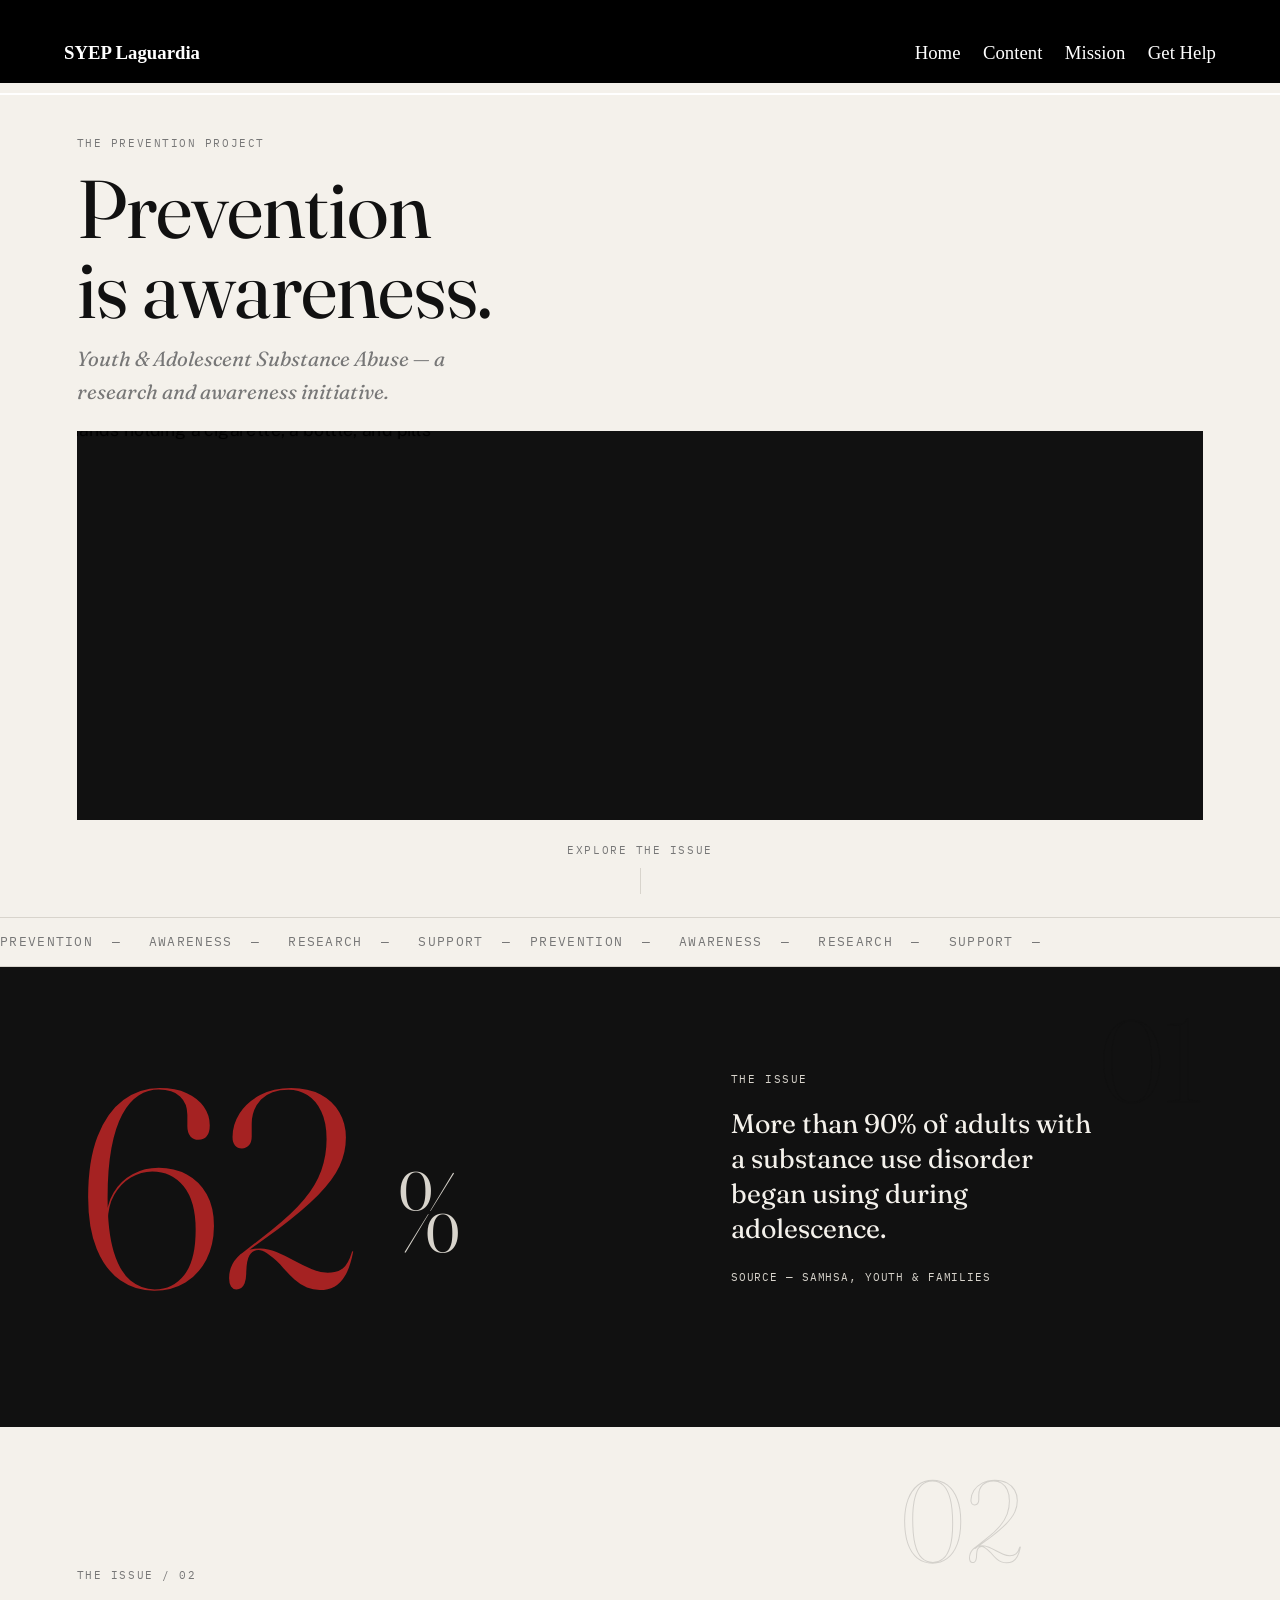
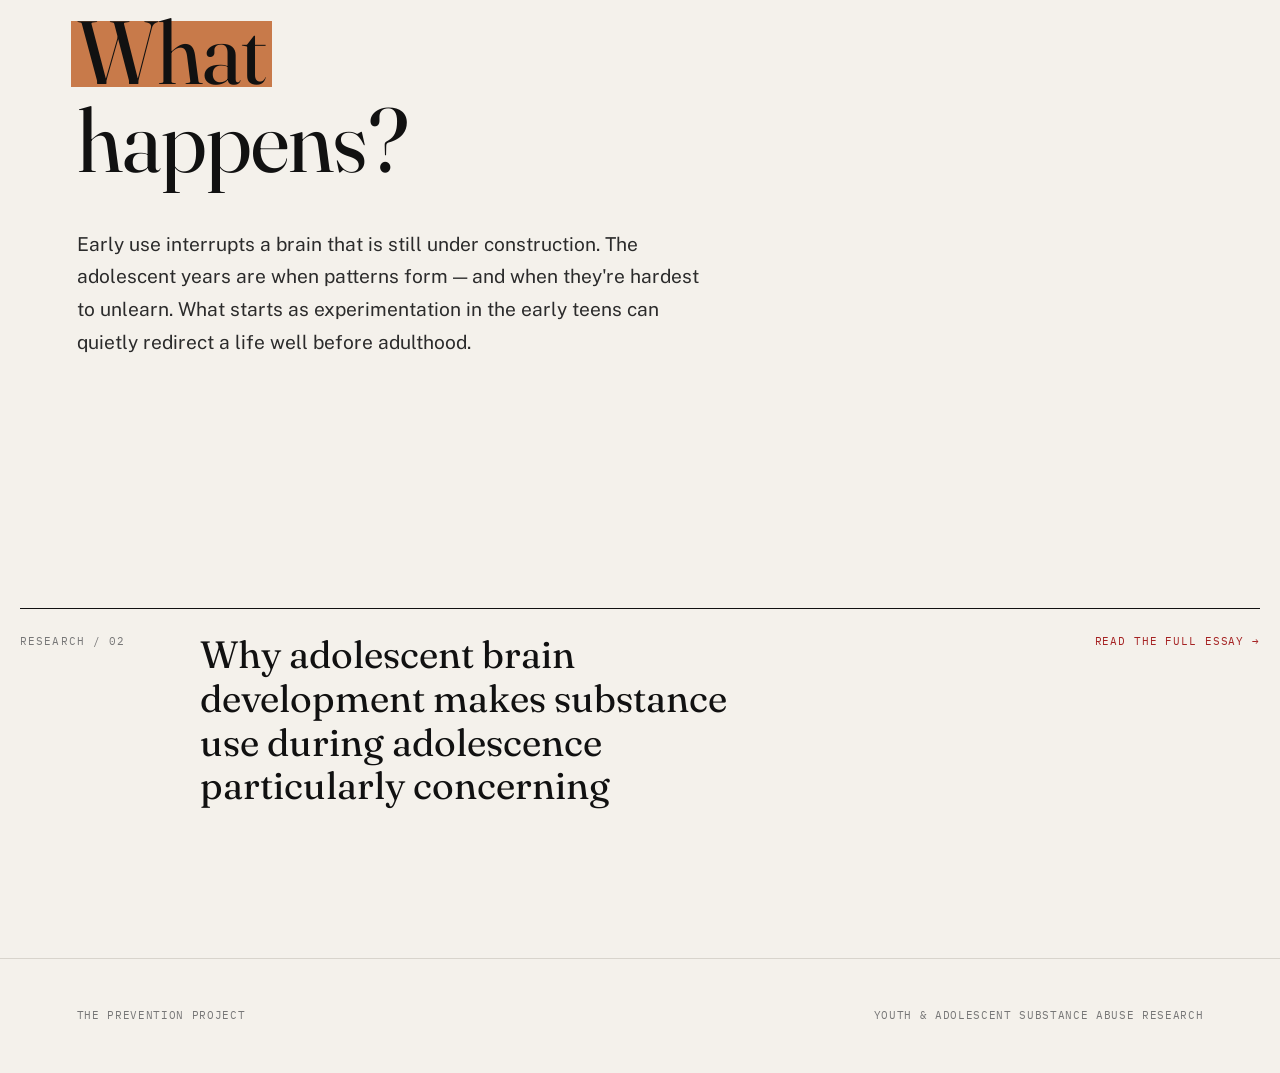
==== commit 87a6c761: "final" ====
--- a/index.html
+++ b/index.html
@@ -26,130 +26,29 @@
 
 <body>
 
-  <a class="skip-link" href="#main">
-    Skip to content
-  </a>
-
-  <div class="grain" aria-hidden="true"></div>
-
-  <div class="progress-bar" aria-hidden="true">
-    <div class="progress-fill" id="progressFill"></div>
-  </div>
-
-
-  <!-- =========================================================
-       DESKTOP DOT RAIL
-       ========================================================= -->
-
-  <nav class="rail" aria-label="Page sections">
-
-    <a
-      class="rail-dot active"
-      href="#top"
-      data-section="top"
-      aria-label="Home"
-    ></a>
-
-    <a
-      class="rail-dot"
-      href="#issue"
-      data-section="issue"
-      aria-label="The Issue"
-    ></a>
-
-    <a
-      class="rail-dot"
-      href="#happens"
-      data-section="happens"
-      aria-label="What Happens"
-    ></a>
-
-    <a
-      class="rail-dot"
-      href="#research"
-      data-section="research"
-      aria-label="Research"
-    ></a>
-
-    <a
-      class="rail-dot"
-      href="#why"
-      data-section="why"
-      aria-label="Why It Matters"
-    ></a>
-
-    <a
-      class="rail-dot"
-      href="#support"
-      data-section="support"
-      aria-label="Support"
-    ></a>
-
+  <nav>
+    <div id="syep">SYEP Laguardia</div>
+
+    <button class="hamburger" id="hamburger" aria-label="Toggle navigation">
+      <span></span>
+      <span></span>
+      <span></span>
+    </button>
+    <ul class="nav-links" id="nav-links">
+      <li><a href="index.html">Home</a></li>
+      <li class="dropdown">
+        <a href="#">Content</a>
+        <div class="dropdown-menu">
+          <a href="crucial.html">Why it's Crucial</a>
+          <a href="graph_page.html">Graphs</a>
+          <a href="reading.html">Reading Info</a>
+        </div>
+      </li>
+      <li><a href="#">Mission</a></li>
+      <li><a href="Alex Help Page code.html">Get Help</a></li>
+    </ul>
   </nav>
-
-
-  <!-- =========================================================
-       NAVIGATION
-       ========================================================= -->
-
-  <header class="navbar">
-
-    <a href="#top" class="nav-logo">
-      The Prevention Project
-    </a>
-
-    <button
-      class="nav-toggle"
-      aria-expanded="false"
-      aria-controls="nav-links"
-      aria-label="Toggle navigation"
-    >
-      Menu
-    </button>
-
-    <nav id="nav-links" class="nav-links">
-
-      <a
-        href="#top"
-        class="nav-link active"
-        data-section="top"
-      >
-        Home
-      </a>
-
-      <a
-        href="#issue"
-        class="nav-link"
-        data-section="issue"
-      >
-        The&nbsp;Issue
-      </a>
-
-      <a
-        href="#happens"
-        class="nav-link"
-        data-section="happens"
-      >
-        What&nbsp;Happens
-      </a>
-
-      <a
-        href="#research"
-        class="nav-link"
-        data-section="research"
-      >
-        Research
-      </a>
-
-      <a
-        href="#support"
-        class="nav-link"
-        data-section="support"
-      >
-        Support
-      </a>
-
-    </nav>
+  <hr>
 
   </header>
 
@@ -399,99 +298,6 @@
 
     </section>
 
-
-    <!-- =======================================================
-         RESEARCH
-         ======================================================= -->
-
-    <section
-      id="research"
-      class="research"
-    >
-
-      <span
-        class="chapter-num"
-        aria-hidden="true"
-      >
-        03
-      </span>
-
-
-      <p class="label reveal">
-        Research / 01
-      </p>
-
-
-      <h2 class="display-md reveal">
-        The data behind<br>
-        the story
-      </h2>
-
-
-      <!-- =====================================================
-           FIGURE 01
-           ===================================================== -->
-
-      <figure
-        class="research-figure research-figure--lg"
-      >
-
-        <div class="img-clip research-image-wrap">
-
-          <img
-            src="https://www.samhsa.gov/data/sites/default/files/WebFiles_TEDS_SR142_AgeatInit_07-10-14/TEDS-SR142-AgeatInit-2014-fig1.jpg"
-            alt="SAMHSA figure showing age patterns of substance use initiation among treatment admissions"
-            loading="lazy"
-          >
-
-        </div>
-
-
-        <figcaption class="reveal">
-
-          <span>
-            Fig. 01
-          </span>
-
-          Age of substance-use initiation — SAMHSA
-
-        </figcaption>
-
-      </figure>
-
-
-      <!-- =====================================================
-           FIGURE 02
-           ===================================================== -->
-
-      <figure
-        class="research-figure research-figure--sm"
-      >
-
-        <div class="img-clip research-image-wrap">
-
-          <img
-            src="https://cdn.ncbi.nlm.nih.gov/pmc/blobs/7c82/3633650/aa886c35581a/nihms421988f1.jpg"
-            alt="Longitudinal research figure comparing adolescent substance-use trajectories following a family-based prevention intervention"
-            loading="lazy"
-          >
-
-        </div>
-
-
-        <figcaption class="reveal">
-
-          <span>
-            Fig. 02
-          </span>
-
-          Substance-use trajectories following prevention intervention
-
-        </figcaption>
-
-      </figure>
-
-
       <!-- =====================================================
            BRAIN DEVELOPMENT ESSAY
            ===================================================== -->
@@ -528,313 +334,7 @@
       </a>
 
     </section>
-
-
-    <!-- =======================================================
-         WHY IT MATTERS
-         ======================================================= -->
-
-    <section
-      id="why"
-      class="why"
-    >
-
-      <span
-        class="chapter-num chapter-num--light"
-        aria-hidden="true"
-      >
-        04
-      </span>
-
-
-      <p class="label label--on-dark reveal">
-        Why it matters
-      </p>
-
-
-      <h2 class="display-md why-heading reveal">
-
-        Adolescent substance use reaches further
-        than the moment itself.
-
-      </h2>
-
-
-      <ul class="why-list">
-
-
-        <!-- BRAIN DEVELOPMENT -->
-
-        <li class="reveal">
-
-          <a
-            href="essay.html"
-            class="why-link"
-          >
-
-            <span class="why-index">
-              01
-            </span>
-
-            <span class="why-term">
-              Brain development
-            </span>
-
-            <span
-              class="why-arrow"
-              aria-hidden="true"
-            >
-              ↗
-            </span>
-
-          </a>
-
-        </li>
-
-
-        <!-- EDUCATION -->
-
-        <li class="reveal">
-
-          <a
-            href="education.html"
-            class="why-link"
-          >
-
-            <span class="why-index">
-              02
-            </span>
-
-            <span class="why-term">
-              Education
-            </span>
-
-            <span
-              class="why-arrow"
-              aria-hidden="true"
-            >
-              ↗
-            </span>
-
-          </a>
-
-        </li>
-
-
-        <!-- HEALTH -->
-
-        <li class="reveal">
-
-          <a
-            href="health.html"
-            class="why-link"
-          >
-
-            <span class="why-index">
-              03
-            </span>
-
-            <span class="why-term">
-              Health
-            </span>
-
-            <span
-              class="why-arrow"
-              aria-hidden="true"
-            >
-              ↗
-            </span>
-
-          </a>
-
-        </li>
-
-
-        <!-- RELATIONSHIPS -->
-
-        <li class="reveal">
-
-          <a
-            href="relationships.html"
-            class="why-link"
-          >
-
-            <span class="why-index">
-              04
-            </span>
-
-            <span class="why-term">
-              Relationships
-            </span>
-
-            <span
-              class="why-arrow"
-              aria-hidden="true"
-            >
-              ↗
-            </span>
-
-          </a>
-
-        </li>
-
-
-        <!-- FUTURE OPPORTUNITIES -->
-
-        <li class="reveal">
-
-          <a
-            href="future.html"
-            class="why-link"
-          >
-
-            <span class="why-index">
-              05
-            </span>
-
-            <span class="why-term">
-              Future opportunities
-            </span>
-
-            <span
-              class="why-arrow"
-              aria-hidden="true"
-            >
-              ↗
-            </span>
-
-          </a>
-
-        </li>
-
-      </ul>
-
-
-      <figure class="why-image parallax-fig">
-
-        <div class="img-clip">
-
-          <img
-            class="parallax-img"
-            src="https://www.whiterivermanor.com/wp-content/uploads/Is-drug-addiction-a-mental-health-illness.jpeg"
-            alt="A photograph representing mental health and addiction"
-            loading="lazy"
-          >
-
-        </div>
-
-      </figure>
-
-    </section>
-
-
-    <!-- =======================================================
-         SUPPORT MARQUEE
-         ======================================================= -->
-
-    <div
-      class="marquee marquee--reverse"
-      aria-hidden="true"
-    >
-
-      <div class="marquee-track">
-
-        <span>
-          YOU ARE NOT ALONE&nbsp;&nbsp;—&nbsp;&nbsp;
-          HELP IS AVAILABLE&nbsp;&nbsp;—&nbsp;&nbsp;
-        </span>
-
-        <span>
-          YOU ARE NOT ALONE&nbsp;&nbsp;—&nbsp;&nbsp;
-          HELP IS AVAILABLE&nbsp;&nbsp;—&nbsp;&nbsp;
-        </span>
-
-      </div>
-
-    </div>
-
-
-    <!-- =======================================================
-         SUPPORT
-         ======================================================= -->
-
-    <section
-      id="support"
-      class="support"
-    >
-
-      <span
-        class="chapter-num"
-        aria-hidden="true"
-      >
-        05
-      </span>
-
-
-      <p class="label reveal">
-        Support
-      </p>
-
-
-      <h2
-        class="display-lg split"
-        aria-label="Need support?"
-      >
-
-        <span aria-hidden="true">
-
-          <span
-            class="word"
-            style="--i:0"
-          >
-            Need
-          </span>
-
-          <span
-            class="word"
-            style="--i:1"
-          >
-            support?
-          </span>
-
-        </span>
-
-      </h2>
-
-
-      <p class="support-text reveal">
-
-        If you or someone you know needs help,
-        support exists — today.
-
-      </p>
-
-
-      <a
-        class="cta reveal"
-        id="ctaButton"
-        href="https://www.samhsa.gov/find-help/national-helpline"
-        target="_blank"
-        rel="noopener noreferrer"
-      >
-
-        <span class="cta-inner">
-
-          Find support now
-
-          <span aria-hidden="true">
-            →
-          </span>
-
-        </span>
-
-      </a>
-
-    </section>
-
-  </main>
-
-
+ 
   <!-- =========================================================
        FOOTER
        ========================================================= -->
--- a/style.css
+++ b/style.css
@@ -395,160 +395,105 @@
   max-width:32ch;
 }
 
-
-/* =========================================================
-   NAVBAR
-   ========================================================= */
-
-.navbar{
-  position:sticky;
-  top:0;
-
-  z-index:60;
-
-  display:flex;
-  justify-content:space-between;
-  align-items:center;
-
-  height:var(--nav-h);
-
-  padding:0 var(--edge);
-
-  background:rgba(244,241,235,.9);
-
-  backdrop-filter:blur(6px);
-
-  border-bottom:1px solid var(--gray-light);
-}
-
-.nav-logo{
-  font-family:var(--font-display);
-
-  font-size:16px;
-  font-weight:500;
-
-  text-decoration:none;
-
-  letter-spacing:.01em;
-
-  transition:
-    letter-spacing .3s var(--ease);
-}
-
-.nav-logo:hover{
-  letter-spacing:.03em;
+nav{
+  display: flex;
+  align-items: center;
+  justify-content: space-between;
+  padding: 50px 5% 20px 5%;
+  position: relative;
+  background-color: black;
+  font-size: 25px;
+  font-family: "Cormorant Garmond";
+  zoom: 75%;
+}
+
+
+#syep{
+  font-weight: bold;
+  color: white;
 }
 
 .nav-links{
-  display:flex;
-  gap:34px;
-}
-
-.nav-link{
-  font-family:var(--font-mono);
-
-  font-size:11px;
-
-  letter-spacing:.1em;
-
-  text-transform:uppercase;
-
-  text-decoration:none;
-
-  color:var(--gray);
-
-  position:relative;
-
-  padding-bottom:3px;
-}
-
-.nav-link::after{
-  content:"";
-
-  position:absolute;
-
-  left:0;
-  bottom:0;
-
-  height:1px;
-  width:0;
-
-  background:var(--red);
-
-  transition:
-    width .3s var(--ease);
-}
-
-.nav-link:hover,
-.nav-link.active{
-  color:var(--black);
-}
-
-.nav-link:hover::after,
-.nav-link.active::after{
-  width:100%;
-}
-
-.nav-toggle{
-  display:none;
-
-  font-family:var(--font-mono);
-
-  font-size:11px;
-
-  letter-spacing:.1em;
-  text-transform:uppercase;
-
-  background:none;
-
-  border:1px solid var(--black);
-
-  padding:8px 14px;
-
-  cursor:pointer;
-}
-
-@media(max-width:760px){
-
-  .nav-toggle{
-    display:block;
-  }
-
-  .nav-links{
-    position:absolute;
-
-    top:100%;
-    left:0;
-    right:0;
-
-    background:var(--paper);
-
-    border-bottom:1px solid var(--gray-light);
-
-    flex-direction:column;
-
-    gap:0;
-
-    max-height:0;
-
-    overflow:hidden;
-
-    transition:
-      max-height .3s var(--ease);
-  }
-
-  .nav-links.open{
-    max-height:320px;
-  }
-
-  .nav-link{
-    padding:16px var(--edge);
-
-    width:100%;
-
-    border-bottom:1px solid var(--gray-light);
-  }
-}
+  display: flex;
+  list-style: none;
+  gap: 30px;
+  margin: 0;
+  padding: 0;
+}
+
+.nav-links a{
+  color: white;
+  text-decoration: none;
+  background-color: black;
+}
+
+.nav-links a:hover{
+  text-decoration: underline;
+}
+
+
+.dropdown{
+  position: relative;
+}
+
+.dropdown-menu{
+  display: none;
+  position: absolute;
+  top: 100%;
+  left: 50%;
+  transform: translateX(-50%);
+  background-color: black;
+  border: 1px solid white;
+  border-radius: 10px;
+  min-width: 220px;
+  padding: 10px 0;
+  z-index: 20;
+}
+
+.dropdown-menu a{
+  display: block;
+  padding: 12px 20px;
+  color: white;
+  text-decoration: none;
+  font-size: 20px;
+  white-space: nowrap;
+}
+
+.dropdown-menu a:hover{
+  background-color: #222;
+  text-decoration: none;
+}
+
+.dropdown:hover .dropdown-menu{
+  display: block;
+}
+
+
+.hamburger{
+  display: none;
+  flex-direction: column;
+  cursor: pointer;
+  justify-content: space-between;
+  width: 30px;
+  height: 21px;
+  background: transparent;
+  border: none;
+  padding: 0;
+}
+
+.hamburger span{
+  height: 3px;
+  width: 100%;
+  background-color: white;
+  border-radius: 10px;
+}
+
+hr{
+  margin-top: 10px; 
+  border: 0.5px solid white;
+  background-color: black;
+}
+
 
 
 /* =========================================================
@@ -1166,9 +1111,10 @@
   gap:30px;
 
   margin-top:110px;
-
+  margin-left: 20px;
+  margin-right: 20px;
   padding-top:24px;
-
+  margin-bottom: 150px;
   border-top:
     1px solid var(--black);
 
@@ -1230,166 +1176,6 @@
 }
 
 
-/* =========================================================
-   WHY IT MATTERS
-   ========================================================= */
-
-.why{
-  background:var(--black);
-
-  color:var(--paper);
-
-  padding:
-    130px
-    var(--edge)
-    100px;
-
-  overflow:hidden;
-}
-
-.why .label{
-  margin-bottom:26px;
-
-  position:relative;
-  z-index:1;
-}
-
-.why-heading{
-  max-width:20ch;
-
-  color:var(--paper);
-
-  margin-bottom:70px;
-
-  position:relative;
-  z-index:1;
-}
-
-.why-list{
-  border-top:1px solid #333;
-
-  max-width:640px;
-
-  margin-bottom:80px;
-
-  position:relative;
-  z-index:1;
-}
-
-.why-list li{
-  display:block;
-
-  padding:0;
-}
-
-.why-link{
-  display:flex;
-
-  align-items:baseline;
-
-  gap:28px;
-
-  width:100%;
-
-  padding:22px 0;
-
-  color:var(--paper);
-
-  text-decoration:none;
-
-  font-family:var(--font-display);
-
-  font-size:
-    clamp(22px,3vw,32px);
-
-  border-bottom:1px solid #333;
-
-  transition:
-    padding-left .4s var(--ease),
-    color .4s var(--ease);
-}
-
-.why-link:hover,
-.why-link:focus-visible{
-  padding-left:14px;
-
-  color:var(--orange);
-}
-
-.why-index{
-  font-family:var(--font-mono);
-
-  font-size:12px;
-
-  color:var(--gray);
-
-  min-width:24px;
-}
-
-.why-term{
-  flex:1;
-}
-
-.why-arrow{
-  font-family:var(--font-mono);
-
-  font-size:18px;
-
-  color:var(--orange);
-
-  opacity:.75;
-
-  transition:
-    opacity .3s var(--ease),
-    transform .3s var(--ease);
-}
-
-.why-link:hover .why-arrow,
-.why-link:focus-visible .why-arrow{
-  opacity:1;
-
-  transform:
-    translate(4px,-4px);
-}
-
-
-/* =========================================================
-   WHY IMAGE
-   ========================================================= */
-
-.why-image{
-  width:min(520px,100%);
-
-  aspect-ratio:4 / 3;
-
-  margin-left:auto;
-
-  background:#000;
-
-  position:relative;
-
-  z-index:1;
-
-  overflow:hidden;
-}
-
-.why-image .img-clip{
-  width:100%;
-  height:100%;
-}
-
-.why-image img{
-  width:100%;
-  height:100%;
-
-  object-fit:cover;
-
-  object-position:center;
-
-  filter:
-    grayscale(1)
-    contrast(1.1);
-}
 
 
 /* =========================================================
@@ -1792,3 +1578,32 @@
   }
 
 }
+
+
+
+@media(max-width: 768px){
+  .hamburger{
+    display: flex;
+  }
+
+  .nav-links{
+    display: none;
+    flex-direction: column;
+    position: absolute;
+    top: 100%;
+    left: 0;
+    width: 100%;
+    background-color: black;
+    padding: 20px 0;
+    border-bottom: 20px solid white;
+    text-align: center;
+    gap: 20px;
+    z-index: 10;
+
+  }
+
+  .nav-links.active{
+    display: flex;
+
+  }
+}
